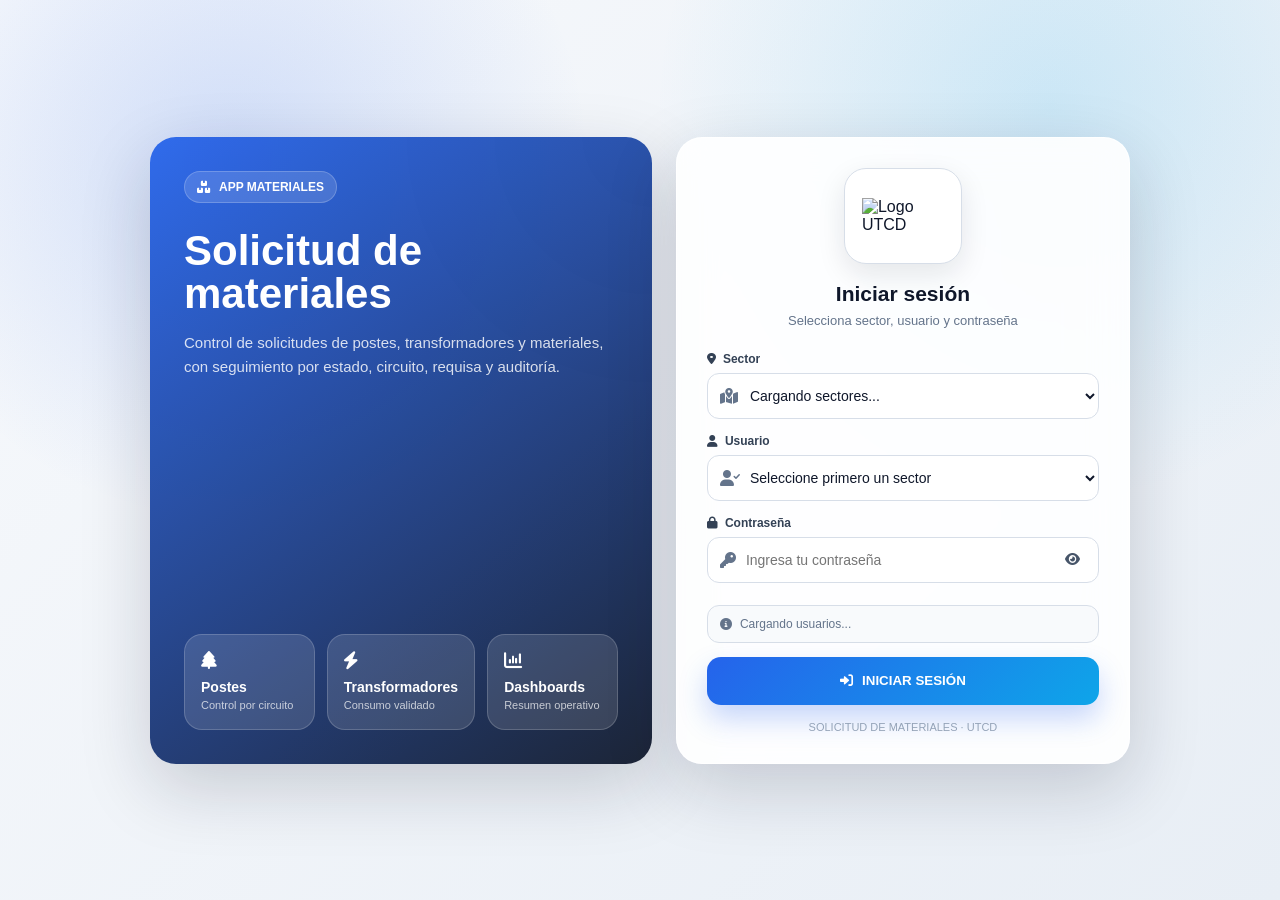
==== index.html @ ccc1d52f "Change apiPost function to async" ====
<!DOCTYPE html>
<html lang="es">
<head>
  <meta charset="UTF-8">
  <meta name="viewport" content="width=device-width, initial-scale=1.0">
  <title>Login - Solicitud de Materiales</title>

  <link rel="stylesheet" href="https://cdnjs.cloudflare.com/ajax/libs/font-awesome/6.0.0/css/all.min.css">
  <script src="config.js"></script>

  <style>
    :root{
      --primary:#2563eb;
      --primary-dark:#1d4ed8;
      --text:#0f172a;
      --muted:#64748b;
      --border:#d7dee8;
      --danger:#ef4444;
      --success:#16a34a;
      --card:rgba(255,255,255,.9);
      --shadow:0 24px 70px rgba(15,23,42,.18);
    }

    *{box-sizing:border-box}

    body{
      margin:0;
      min-height:100vh;
      font-family:'Segoe UI',Arial,sans-serif;
      background:
        radial-gradient(circle at 18% 18%,rgba(37,99,235,.18),transparent 28%),
        radial-gradient(circle at 82% 12%,rgba(14,165,233,.16),transparent 30%),
        linear-gradient(135deg,#f7f9fc 0%,#e8eef5 100%);
      display:flex;
      align-items:center;
      justify-content:center;
      padding:18px;
      color:var(--text);
    }

    .page-shell{
      width:min(980px,100%);
      display:grid;
      grid-template-columns:1.05fr .95fr;
      gap:24px;
    }

    .hero-panel{
      min-height:560px;
      border-radius:26px;
      padding:34px;
      background:
        linear-gradient(145deg,rgba(37,99,235,.94),rgba(15,23,42,.94)),
        radial-gradient(circle at top right,rgba(255,255,255,.22),transparent 36%);
      color:white;
      box-shadow:var(--shadow);
      display:flex;
      flex-direction:column;
      justify-content:space-between;
      overflow:hidden;
      position:relative;
    }

    .hero-badge{
      display:inline-flex;
      align-items:center;
      gap:8px;
      padding:8px 12px;
      border-radius:999px;
      background:rgba(255,255,255,.14);
      border:1px solid rgba(255,255,255,.2);
      font-size:12px;
      font-weight:800;
    }

    .hero-panel h1{
      margin:26px 0 12px;
      font-size:42px;
      line-height:1.04;
    }

    .hero-panel p{
      color:rgba(255,255,255,.82);
      font-size:15px;
      line-height:1.6;
      max-width:420px;
    }

    .hero-stats{
      display:grid;
      grid-template-columns:repeat(3,1fr);
      gap:12px;
    }

    .mini-card{
      padding:16px;
      border-radius:18px;
      background:rgba(255,255,255,.13);
      border:1px solid rgba(255,255,255,.18);
    }

    .mini-card i{font-size:18px;margin-bottom:10px}
    .mini-card strong{display:block;font-size:14px}
    .mini-card span{font-size:11px;color:rgba(255,255,255,.72)}

    .login-card{
      min-height:560px;
      border-radius:26px;
      background:var(--card);
      border:1px solid rgba(255,255,255,.75);
      box-shadow:var(--shadow);
      backdrop-filter:blur(18px);
      padding:30px;
      display:flex;
      flex-direction:column;
      justify-content:center;
    }

    .logo-box{
      width:118px;
      height:96px;
      border-radius:22px;
      background:white;
      border:1px solid var(--border);
      display:flex;
      align-items:center;
      justify-content:center;
      margin:0 auto 18px;
      box-shadow:0 10px 28px rgba(15,23,42,.10);
    }

    .logo-box img{width:82px}

    .login-title{text-align:center;margin-bottom:24px}
    .login-title h2{margin:0;font-size:21px}
    .login-title p{margin:7px 0 0;font-size:13px;color:var(--muted)}

    .form-group{margin-bottom:15px}

    label{
      display:flex;
      align-items:center;
      gap:7px;
      font-size:12px;
      font-weight:800;
      color:#334155;
      margin-bottom:7px;
    }

    .field-wrap{position:relative}

    .field-icon{
      position:absolute;
      left:13px;
      top:50%;
      transform:translateY(-50%);
      color:#64748b;
      pointer-events:none;
    }

    select,input{
      width:100%;
      height:46px;
      border:1px solid var(--border);
      border-radius:12px;
      background:white;
      color:var(--text);
      padding:0 42px 0 38px;
      font-size:14px;
      outline:none;
    }

    select:focus,input:focus{
      border-color:var(--primary);
      box-shadow:0 0 0 4px rgba(37,99,235,.13);
    }

    .eye-btn{
      position:absolute;
      right:10px;
      top:50%;
      transform:translateY(-50%);
      height:32px;
      width:32px;
      border:none;
      border-radius:10px;
      background:transparent;
      color:#475569;
      cursor:pointer;
    }

    .eye-btn:hover{background:#e2e8f0;color:var(--primary)}

    .status-box{
      min-height:38px;
      margin:7px 0 14px;
      padding:10px 12px;
      border-radius:12px;
      background:#f8fafc;
      border:1px solid var(--border);
      color:var(--muted);
      font-size:12px;
      display:flex;
      align-items:center;
      gap:8px;
    }

    .status-box.success{background:#ecfdf5;border-color:#bbf7d0;color:#166534}
    .status-box.warning{background:#fffbeb;border-color:#fde68a;color:#92400e}
    .status-box.error{background:#fef2f2;border-color:#fecaca;color:#991b1b}

    .btn-login{
      width:100%;
      height:48px;
      border:none;
      border-radius:14px;
      background:linear-gradient(135deg,var(--primary),#0ea5e9);
      color:white;
      font-weight:900;
      cursor:pointer;
      display:flex;
      align-items:center;
      justify-content:center;
      gap:9px;
      box-shadow:0 14px 28px rgba(37,99,235,.26);
    }

    .btn-login:hover{transform:translateY(-1px)}
    .btn-login:disabled{opacity:.7;cursor:not-allowed}

    .footer-note{
      margin-top:16px;
      text-align:center;
      font-size:11px;
      color:#94a3b8;
    }

    @media(max-width:840px){
      .page-shell{grid-template-columns:1fr}
      .hero-panel{display:none}
      .login-card{min-height:auto}
    }
  </style>
</head>

<body>
  <main class="page-shell">

    <section class="hero-panel">
      <div>
        <div class="hero-badge">
          <i class="fas fa-boxes-stacked"></i> APP MATERIALES
        </div>

        <h1>Solicitud de materiales</h1>

        <p>
          Control de solicitudes de postes, transformadores y materiales,
          con seguimiento por estado, circuito, requisa y auditoría.
        </p>
      </div>

      <div class="hero-stats">
        <div class="mini-card">
          <i class="fas fa-tree"></i>
          <strong>Postes</strong>
          <span>Control por circuito</span>
        </div>

        <div class="mini-card">
          <i class="fas fa-bolt"></i>
          <strong>Transformadores</strong>
          <span>Consumo validado</span>
        </div>

        <div class="mini-card">
          <i class="fas fa-chart-column"></i>
          <strong>Dashboards</strong>
          <span>Resumen operativo</span>
        </div>
      </div>
    </section>

    <section class="login-card">
      <div class="logo-box">
        <img src="https://raw.githubusercontent.com/zelaya27/IMAGENES_AZ/main/UTCD%20Vertical.png" alt="Logo UTCD">
      </div>

      <div class="login-title">
        <h2>Iniciar sesión</h2>
        <p>Selecciona sector, usuario y contraseña</p>
      </div>

      <div class="form-group">
        <label for="sectorSelect">
          <i class="fas fa-location-dot"></i> Sector
        </label>
        <div class="field-wrap">
          <i class="fas fa-map-location-dot field-icon"></i>
          <select id="sectorSelect" onchange="filtrarUsuariosPorSector()">
            <option value="">Cargando sectores...</option>
          </select>
        </div>
      </div>

      <div class="form-group">
        <label for="userSelect">
          <i class="fas fa-user"></i> Usuario
        </label>
        <div class="field-wrap">
          <i class="fas fa-user-check field-icon"></i>
          <select id="userSelect">
            <option value="">Seleccione primero un sector</option>
          </select>
        </div>
      </div>

      <div class="form-group">
        <label for="pass">
          <i class="fas fa-lock"></i> Contraseña
        </label>
        <div class="field-wrap">
          <i class="fas fa-key field-icon"></i>
          <input type="password" id="pass" placeholder="Ingresa tu contraseña" onkeydown="if(event.key==='Enter') iniciarSesion()">
          <button type="button" class="eye-btn" onclick="togglePassword()">
            <i class="fas fa-eye" id="eyeIcon"></i>
          </button>
        </div>
      </div>

      <div class="status-box" id="estadoLogin">
        <i class="fas fa-circle-info"></i>
        <span>Cargando usuarios...</span>
      </div>

      <button class="btn-login" id="btnLogin" onclick="iniciarSesion()">
        <i class="fas fa-right-to-bracket"></i>
        <span>INICIAR SESIÓN</span>
      </button>

      <div class="footer-note">
        SOLICITUD DE MATERIALES · UTCD
      </div>
    </section>
  </main>

  <script>
    let usuariosLogin = [];

    window.onload = function () {
      cargarUsuariosLogin();
    };

    function normalizarTexto(valor) {
      return (valor || "").toString().trim().toUpperCase();
    }

    function setEstado(mensaje, tipo = "info", icono = "fa-circle-info") {
      const box = document.getElementById("estadoLogin");
      box.className = "status-box";
      if (tipo !== "info") box.classList.add(tipo);
      box.innerHTML = `<i class="fas ${icono}"></i><span>${mensaje}</span>`;
    }

    function togglePassword() {
      const input = document.getElementById("pass");
      const icon = document.getElementById("eyeIcon");
      const mostrar = input.type === "password";
      input.type = mostrar ? "text" : "password";
      icon.className = mostrar ? "fas fa-eye-slash" : "fas fa-eye";
    }

async function apiPost(payload) {
  const res = await fetch(CONFIG.ENDPOINTS.API, {
    method: "POST",
    body: JSON.stringify(payload)
  });

  const data = await res.json();

  if (!data.ok) {
    throw new Error(data.error || "Error en API");
  }

  return data;
}

    function poblarSectores() {
      const sectorSelect = document.getElementById("sectorSelect");
      sectorSelect.innerHTML = `<option value="">Seleccione sector...</option>`;
      const sectores = [...new Set(usuariosLogin.map(u => u.sector).filter(Boolean))].sort();
      sectores.forEach(sector => {
        const opt = document.createElement("option");
        opt.value = sector;
        opt.textContent = sector;
        sectorSelect.appendChild(opt);
      });
    }

    function filtrarUsuariosPorSector() {
      const sector = document.getElementById("sectorSelect").value;
      const userSelect = document.getElementById("userSelect");
      userSelect.innerHTML = "";

      if (!sector) {
        userSelect.innerHTML = `<option value="">Seleccione primero un sector</option>`;
        setEstado("Selecciona un sector.", "info", "fa-circle-info");
        return;
      }

      const usuarios = usuariosLogin.filter(u => normalizarTexto(u.sector) === normalizarTexto(sector));
      userSelect.innerHTML = `<option value="">Seleccione usuario...</option>`;
      usuarios.forEach(u => {
        const opt = document.createElement("option");
        opt.value = u.usuario;
        opt.textContent = u.usuario;
        userSelect.appendChild(opt);
      });
      setEstado(`${usuarios.length} usuario(s) validado(s) para ${sector}.`, "success", "fa-check-circle");
    }

    async function iniciarSesion() {
      const sector = document.getElementById("sectorSelect").value.trim();
      const usuario = document.getElementById("userSelect").value.trim();
      const pass = document.getElementById("pass").value;
      const btn = document.getElementById("btnLogin");

      if (!sector) return setEstado("Debes seleccionar un sector.", "warning", "fa-circle-exclamation");
      if (!usuario) return setEstado("Debes seleccionar un usuario.", "warning", "fa-circle-exclamation");
      if (!pass) return setEstado("Ingresa la contraseña.", "warning", "fa-circle-exclamation");

      btn.disabled = true;
      btn.innerHTML = `<i class="fas fa-spinner fa-spin"></i><span>VALIDANDO</span>`;

      try {
        const data = await apiPost({ action: "login", usuario, password: pass, sector });

        if (!data.acceso) {
          setEstado("Usuario, contraseña o sector incorrecto.", "error", "fa-triangle-exclamation");
          return;
        }

        const usuarioData = data.usuarioData;
        sessionStorage.setItem("usuario", usuarioData.usuario);
        sessionStorage.setItem("sector", usuarioData.sector);
        sessionStorage.setItem("tipo_usuario", usuarioData.tipo_usuario);
        sessionStorage.setItem("id_tipous", usuarioData.id_tipous);
        sessionStorage.setItem("cuadrilla", usuarioData.cuadrilla || "");

        setEstado("Acceso validado. Entrando al panel...", "success", "fa-check-circle");
        window.location.href = "dashboard.html";
      } catch (error) {
        console.error(error);
        setEstado("Error de conexión con Apps Script.", "error", "fa-triangle-exclamation");
      } finally {
        btn.disabled = false;
        btn.innerHTML = `<i class="fas fa-right-to-bracket"></i><span>INICIAR SESIÓN</span>`;
      }
    }
  </script>
</body>
</html>
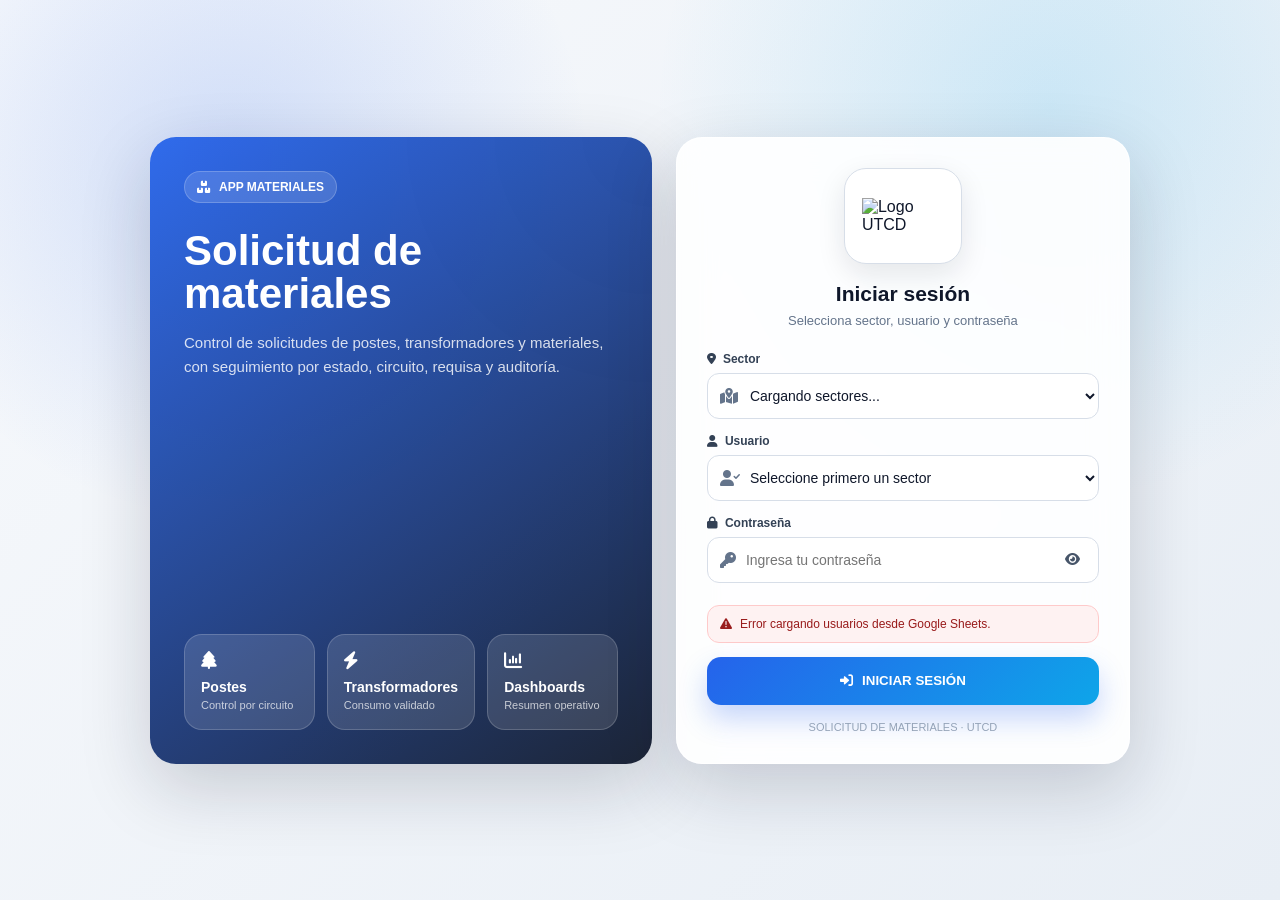
==== commit 61ed4bfb: "Update index.html" ====
--- a/index.html
+++ b/index.html
@@ -370,20 +370,27 @@
       icon.className = mostrar ? "fas fa-eye-slash" : "fas fa-eye";
     }
 
-async function apiPost(payload) {
-  const res = await fetch(CONFIG.ENDPOINTS.API, {
-    method: "POST",
-    body: JSON.stringify(payload)
-  });
-
-  const data = await res.json();
-
-  if (!data.ok) {
-    throw new Error(data.error || "Error en API");
-  }
-
-  return data;
-}
+    async function apiPost(payload) {
+      const res = await fetch(CONFIG.ENDPOINTS.API, {
+        method: "POST",
+        body: JSON.stringify(payload)
+      });
+      const data = await res.json();
+      if (!data.ok) throw new Error(data.error || "Error en API");
+      return data;
+    }
+
+    async function cargarUsuariosLogin() {
+      try {
+        const data = await apiPost({ action: "obtenerUsuarios" });
+        usuariosLogin = data.usuarios || [];
+        poblarSectores();
+        setEstado("Selecciona un sector validado para cargar usuarios.", "info", "fa-circle-info");
+      } catch (error) {
+        console.error(error);
+        setEstado("Error cargando usuarios desde Google Sheets.", "error", "fa-triangle-exclamation");
+      }
+    }
 
     function poblarSectores() {
       const sectorSelect = document.getElementById("sectorSelect");
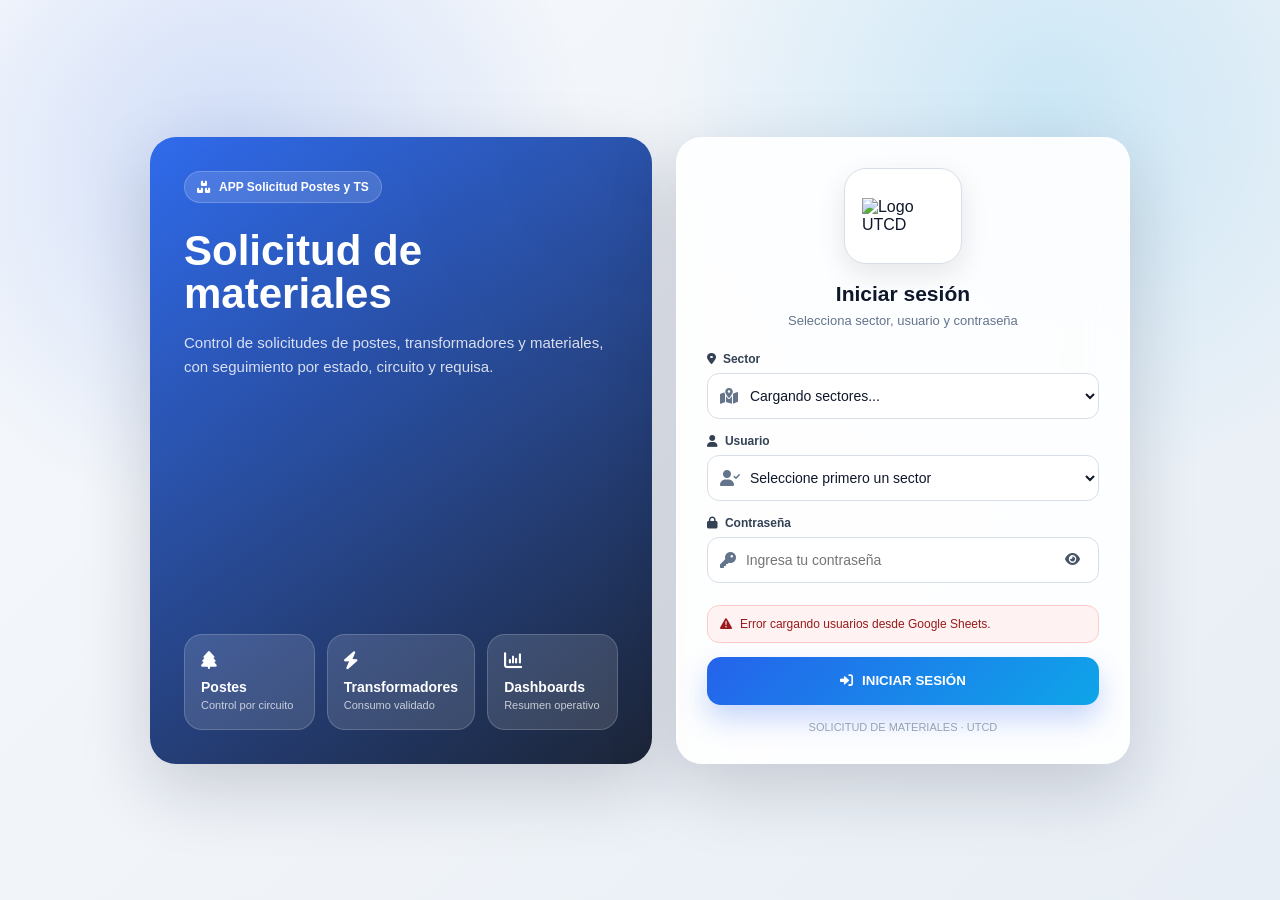
==== commit c1f04d7c: "Update index.html" ====
--- a/index.html
+++ b/index.html
@@ -3,7 +3,7 @@
 <head>
   <meta charset="UTF-8">
   <meta name="viewport" content="width=device-width, initial-scale=1.0">
-  <title>Login - Solicitud de Materiales</title>
+  <title>Login - Solicitud de Postes y Transformadores</title>
 
   <link rel="stylesheet" href="https://cdnjs.cloudflare.com/ajax/libs/font-awesome/6.0.0/css/all.min.css">
   <script src="config.js"></script>
@@ -249,14 +249,14 @@
     <section class="hero-panel">
       <div>
         <div class="hero-badge">
-          <i class="fas fa-boxes-stacked"></i> APP MATERIALES
+          <i class="fas fa-boxes-stacked"></i> APP Solicitud Postes y TS
         </div>
 
         <h1>Solicitud de materiales</h1>
 
         <p>
           Control de solicitudes de postes, transformadores y materiales,
-          con seguimiento por estado, circuito, requisa y auditoría.
+          con seguimiento por estado, circuito y requisa.
         </p>
       </div>
 
@@ -375,6 +375,7 @@
         method: "POST",
         body: JSON.stringify(payload)
       });
+
       const data = await res.json();
       if (!data.ok) throw new Error(data.error || "Error en API");
       return data;
@@ -395,7 +396,11 @@
     function poblarSectores() {
       const sectorSelect = document.getElementById("sectorSelect");
       sectorSelect.innerHTML = `<option value="">Seleccione sector...</option>`;
-      const sectores = [...new Set(usuariosLogin.map(u => u.sector).filter(Boolean))].sort();
+
+      const sectores = [...new Set(
+        usuariosLogin.map(u => u.sector).filter(Boolean)
+      )].sort();
+
       sectores.forEach(sector => {
         const opt = document.createElement("option");
         opt.value = sector;
@@ -415,14 +420,19 @@
         return;
       }
 
-      const usuarios = usuariosLogin.filter(u => normalizarTexto(u.sector) === normalizarTexto(sector));
+      const usuarios = usuariosLogin.filter(u =>
+        normalizarTexto(u.sector) === normalizarTexto(sector)
+      );
+
       userSelect.innerHTML = `<option value="">Seleccione usuario...</option>`;
+
       usuarios.forEach(u => {
         const opt = document.createElement("option");
         opt.value = u.usuario;
         opt.textContent = u.usuario;
         userSelect.appendChild(opt);
       });
+
       setEstado(`${usuarios.length} usuario(s) validado(s) para ${sector}.`, "success", "fa-check-circle");
     }
 
@@ -440,7 +450,12 @@
       btn.innerHTML = `<i class="fas fa-spinner fa-spin"></i><span>VALIDANDO</span>`;
 
       try {
-        const data = await apiPost({ action: "login", usuario, password: pass, sector });
+        const data = await apiPost({
+          action: "login",
+          usuario,
+          password: pass,
+          sector
+        });
 
         if (!data.acceso) {
           setEstado("Usuario, contraseña o sector incorrecto.", "error", "fa-triangle-exclamation");
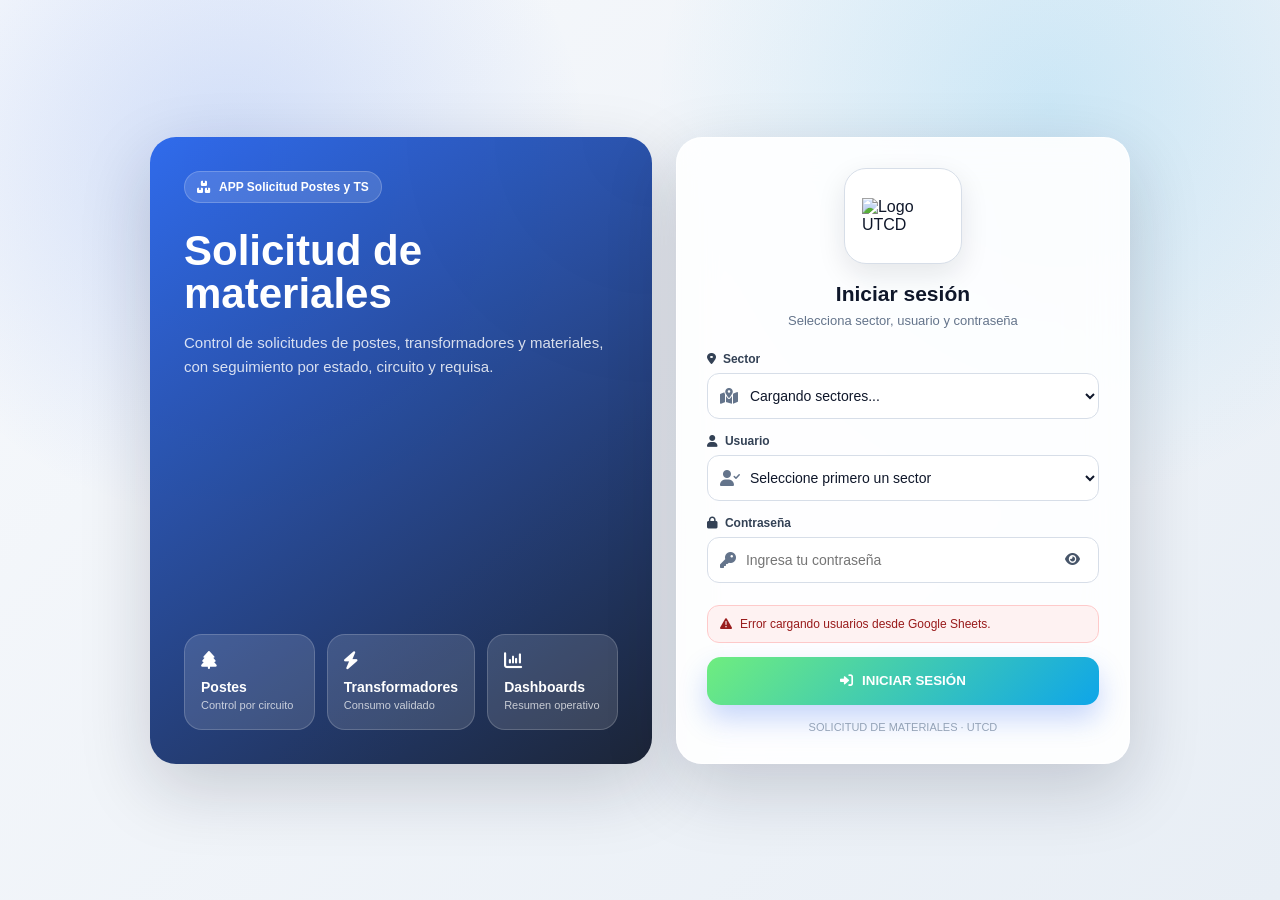
==== commit 5eaefd81: "Change primary color from blue to green" ====
--- a/index.html
+++ b/index.html
@@ -10,7 +10,7 @@
 
   <style>
     :root{
-      --primary:#2563eb;
+      --primary:#6FED7F;
       --primary-dark:#1d4ed8;
       --text:#0f172a;
       --muted:#64748b;
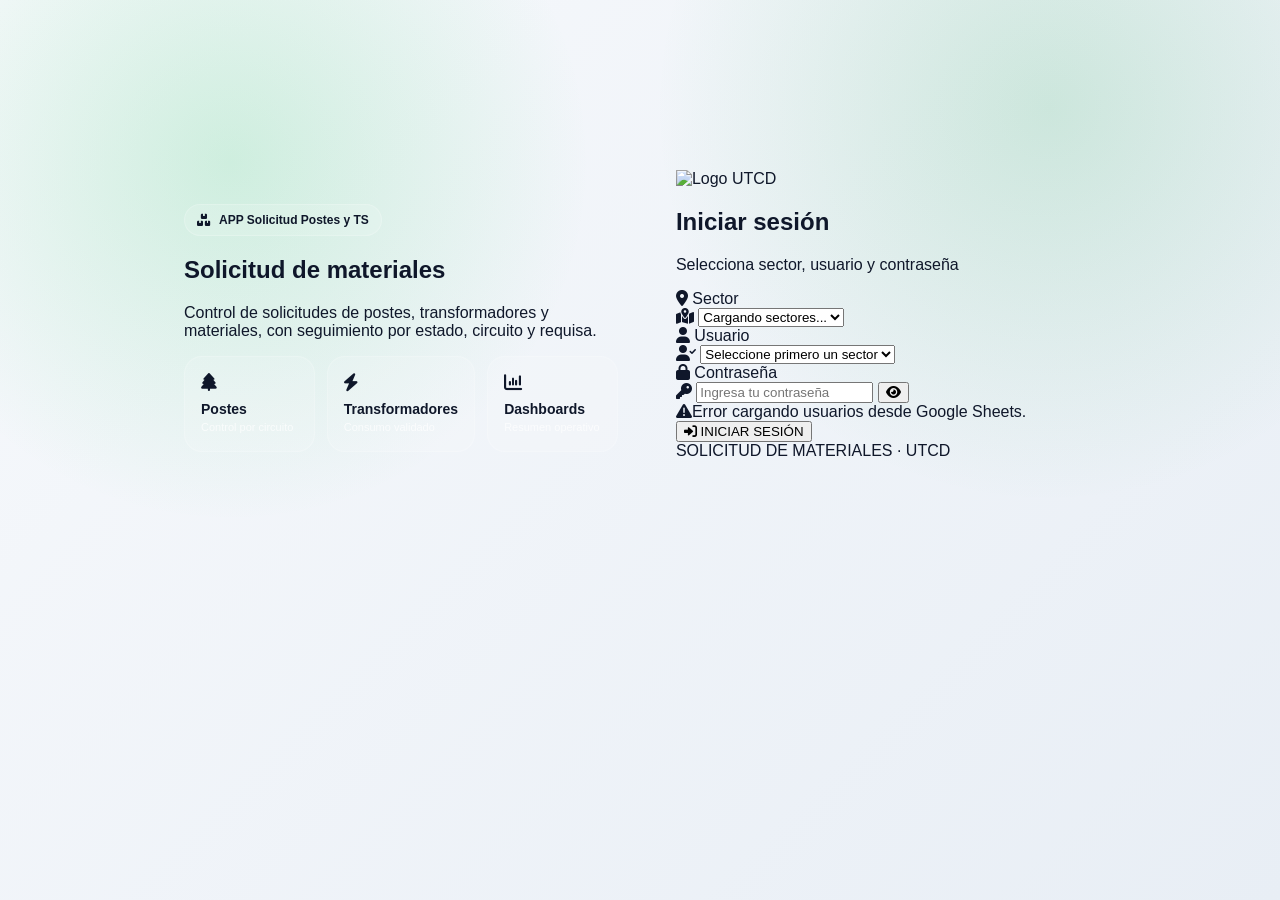
==== commit 8afc68f2: "Update index.html" ====
--- a/index.html
+++ b/index.html
@@ -10,16 +10,16 @@
 
   <style>
     :root{
-      --primary:#6FED7F;
-      --primary-dark:#1d4ed8;
-      --text:#0f172a;
-      --muted:#64748b;
-      --border:#d7dee8;
-      --danger:#ef4444;
-      --success:#16a34a;
-      --card:rgba(255,255,255,.9);
-      --shadow:0 24px 70px rgba(15,23,42,.18);
-    }
+  --primary:#6FED7F;
+  --primary-dark:#16a34a;
+  --text:#0f172a;
+  --muted:#64748b;
+  --border:#d7dee8;
+  --danger:#ef4444;
+  --success:#16a34a;
+  --card:rgba(255,255,255,.9);
+  --shadow:0 24px 70px rgba(15,23,42,.18);
+}
 
     *{box-sizing:border-box}
 
@@ -28,9 +28,9 @@
       min-height:100vh;
       font-family:'Segoe UI',Arial,sans-serif;
       background:
-        radial-gradient(circle at 18% 18%,rgba(37,99,235,.18),transparent 28%),
-        radial-gradient(circle at 82% 12%,rgba(14,165,233,.16),transparent 30%),
-        linear-gradient(135deg,#f7f9fc 0%,#e8eef5 100%);
+  radial-gradient(circle at 18% 18%,rgba(34,197,94,.18),transparent 28%),
+  radial-gradient(circle at 82% 12%,rgba(22,163,74,.16),transparent 30%),
+  linear-gradient(135deg,#f7f9fc 0%,#e8eef5 100%);
       display:flex;
       align-items:center;
       justify-content:center;
@@ -49,9 +49,10 @@
       min-height:560px;
       border-radius:26px;
       padding:34px;
-      background:
-        linear-gradient(145deg,rgba(37,99,235,.94),rgba(15,23,42,.94)),
-        radial-gradient(circle at top right,rgba(255,255,255,.22),transparent 36%);
+      .hero-panel{
+  background:
+    linear-gradient(145deg,#22c55e,#14532d),
+    radial-gradient(circle at top right,rgba(255,255,255,.18),transparent 36%);
       color:white;
       box-shadow:var(--shadow);
       display:flex;
@@ -172,7 +173,7 @@
 
     select:focus,input:focus{
       border-color:var(--primary);
-      box-shadow:0 0 0 4px rgba(37,99,235,.13);
+      box-shadow:0 0 0 4px rgba(34,197,94,.15);
     }
 
     .eye-btn{
@@ -210,20 +211,20 @@
     .status-box.error{background:#fef2f2;border-color:#fecaca;color:#991b1b}
 
     .btn-login{
-      width:100%;
-      height:48px;
-      border:none;
-      border-radius:14px;
-      background:linear-gradient(135deg,var(--primary),#0ea5e9);
-      color:white;
-      font-weight:900;
-      cursor:pointer;
-      display:flex;
-      align-items:center;
-      justify-content:center;
-      gap:9px;
-      box-shadow:0 14px 28px rgba(37,99,235,.26);
-    }
+  width:100%;
+  height:48px;
+  border:none;
+  border-radius:14px;
+  background:linear-gradient(135deg,#6FED7F,#16a34a);
+  color:white;
+  font-weight:900;
+  cursor:pointer;
+  display:flex;
+  align-items:center;
+  justify-content:center;
+  gap:9px;
+  box-shadow:0 14px 28px rgba(34,197,94,.25);
+}
 
     .btn-login:hover{transform:translateY(-1px)}
     .btn-login:disabled{opacity:.7;cursor:not-allowed}
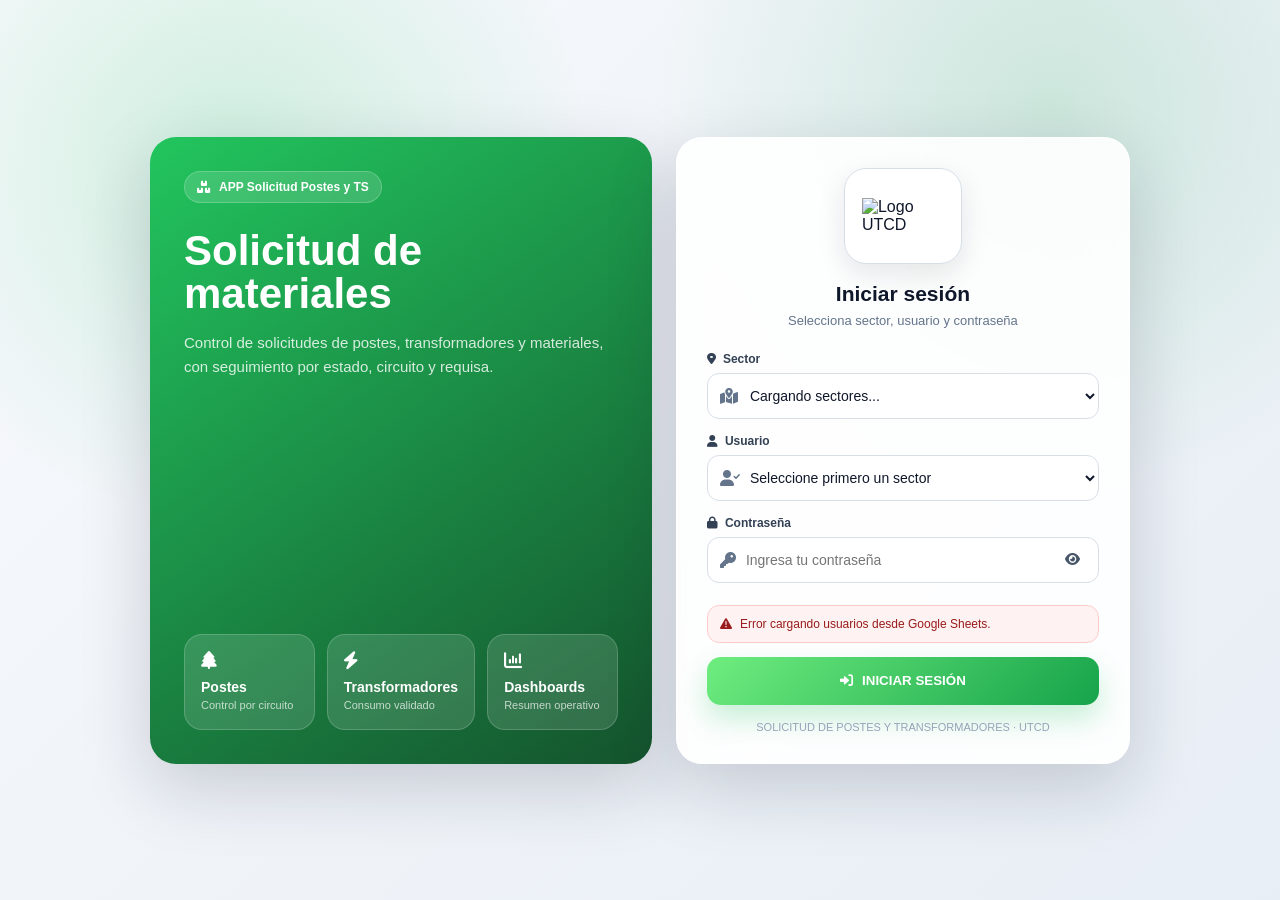
==== commit bfdfe067: "Update index.html" ====
--- a/index.html
+++ b/index.html
@@ -10,16 +10,16 @@
 
   <style>
     :root{
-  --primary:#6FED7F;
-  --primary-dark:#16a34a;
-  --text:#0f172a;
-  --muted:#64748b;
-  --border:#d7dee8;
-  --danger:#ef4444;
-  --success:#16a34a;
-  --card:rgba(255,255,255,.9);
-  --shadow:0 24px 70px rgba(15,23,42,.18);
-}
+      --primary:#6FED7F;
+      --primary-dark:#16a34a;
+      --text:#0f172a;
+      --muted:#64748b;
+      --border:#d7dee8;
+      --danger:#ef4444;
+      --success:#16a34a;
+      --card:rgba(255,255,255,.9);
+      --shadow:0 24px 70px rgba(15,23,42,.18);
+    }
 
     *{box-sizing:border-box}
 
@@ -28,9 +28,9 @@
       min-height:100vh;
       font-family:'Segoe UI',Arial,sans-serif;
       background:
-  radial-gradient(circle at 18% 18%,rgba(34,197,94,.18),transparent 28%),
-  radial-gradient(circle at 82% 12%,rgba(22,163,74,.16),transparent 30%),
-  linear-gradient(135deg,#f7f9fc 0%,#e8eef5 100%);
+        radial-gradient(circle at 18% 18%,rgba(34,197,94,.18),transparent 28%),
+        radial-gradient(circle at 82% 12%,rgba(22,163,74,.16),transparent 30%),
+        linear-gradient(135deg,#f7f9fc 0%,#e8eef5 100%);
       display:flex;
       align-items:center;
       justify-content:center;
@@ -49,10 +49,9 @@
       min-height:560px;
       border-radius:26px;
       padding:34px;
-      .hero-panel{
-  background:
-    linear-gradient(145deg,#22c55e,#14532d),
-    radial-gradient(circle at top right,rgba(255,255,255,.18),transparent 36%);
+      background:
+        linear-gradient(145deg,#22c55e,#14532d),
+        radial-gradient(circle at top right,rgba(255,255,255,.18),transparent 36%);
       color:white;
       box-shadow:var(--shadow);
       display:flex;
@@ -211,20 +210,20 @@
     .status-box.error{background:#fef2f2;border-color:#fecaca;color:#991b1b}
 
     .btn-login{
-  width:100%;
-  height:48px;
-  border:none;
-  border-radius:14px;
-  background:linear-gradient(135deg,#6FED7F,#16a34a);
-  color:white;
-  font-weight:900;
-  cursor:pointer;
-  display:flex;
-  align-items:center;
-  justify-content:center;
-  gap:9px;
-  box-shadow:0 14px 28px rgba(34,197,94,.25);
-}
+      width:100%;
+      height:48px;
+      border:none;
+      border-radius:14px;
+      background:linear-gradient(135deg,#6FED7F,#16a34a);
+      color:white;
+      font-weight:900;
+      cursor:pointer;
+      display:flex;
+      align-items:center;
+      justify-content:center;
+      gap:9px;
+      box-shadow:0 14px 28px rgba(34,197,94,.25);
+    }
 
     .btn-login:hover{transform:translateY(-1px)}
     .btn-login:disabled{opacity:.7;cursor:not-allowed}
@@ -293,9 +292,7 @@
       </div>
 
       <div class="form-group">
-        <label for="sectorSelect">
-          <i class="fas fa-location-dot"></i> Sector
-        </label>
+        <label for="sectorSelect"><i class="fas fa-location-dot"></i> Sector</label>
         <div class="field-wrap">
           <i class="fas fa-map-location-dot field-icon"></i>
           <select id="sectorSelect" onchange="filtrarUsuariosPorSector()">
@@ -305,9 +302,7 @@
       </div>
 
       <div class="form-group">
-        <label for="userSelect">
-          <i class="fas fa-user"></i> Usuario
-        </label>
+        <label for="userSelect"><i class="fas fa-user"></i> Usuario</label>
         <div class="field-wrap">
           <i class="fas fa-user-check field-icon"></i>
           <select id="userSelect">
@@ -317,9 +312,7 @@
       </div>
 
       <div class="form-group">
-        <label for="pass">
-          <i class="fas fa-lock"></i> Contraseña
-        </label>
+        <label for="pass"><i class="fas fa-lock"></i> Contraseña</label>
         <div class="field-wrap">
           <i class="fas fa-key field-icon"></i>
           <input type="password" id="pass" placeholder="Ingresa tu contraseña" onkeydown="if(event.key==='Enter') iniciarSesion()">
@@ -340,7 +333,7 @@
       </button>
 
       <div class="footer-note">
-        SOLICITUD DE MATERIALES · UTCD
+        SOLICITUD DE POSTES Y TRANSFORMADORES · UTCD
       </div>
     </section>
   </main>
@@ -378,7 +371,11 @@
       });
 
       const data = await res.json();
-      if (!data.ok) throw new Error(data.error || "Error en API");
+
+      if (!data.ok) {
+        throw new Error(data.error || "Error en API");
+      }
+
       return data;
     }
 
@@ -398,9 +395,7 @@
       const sectorSelect = document.getElementById("sectorSelect");
       sectorSelect.innerHTML = `<option value="">Seleccione sector...</option>`;
 
-      const sectores = [...new Set(
-        usuariosLogin.map(u => u.sector).filter(Boolean)
-      )].sort();
+      const sectores = [...new Set(usuariosLogin.map(u => u.sector).filter(Boolean))].sort();
 
       sectores.forEach(sector => {
         const opt = document.createElement("option");
@@ -421,9 +416,7 @@
         return;
       }
 
-      const usuarios = usuariosLogin.filter(u =>
-        normalizarTexto(u.sector) === normalizarTexto(sector)
-      );
+      const usuarios = usuariosLogin.filter(u => normalizarTexto(u.sector) === normalizarTexto(sector));
 
       userSelect.innerHTML = `<option value="">Seleccione usuario...</option>`;
 
@@ -464,6 +457,7 @@
         }
 
         const usuarioData = data.usuarioData;
+
         sessionStorage.setItem("usuario", usuarioData.usuario);
         sessionStorage.setItem("sector", usuarioData.sector);
         sessionStorage.setItem("tipo_usuario", usuarioData.tipo_usuario);
@@ -471,7 +465,9 @@
         sessionStorage.setItem("cuadrilla", usuarioData.cuadrilla || "");
 
         setEstado("Acceso validado. Entrando al panel...", "success", "fa-check-circle");
+
         window.location.href = "dashboard.html";
+
       } catch (error) {
         console.error(error);
         setEstado("Error de conexión con Apps Script.", "error", "fa-triangle-exclamation");
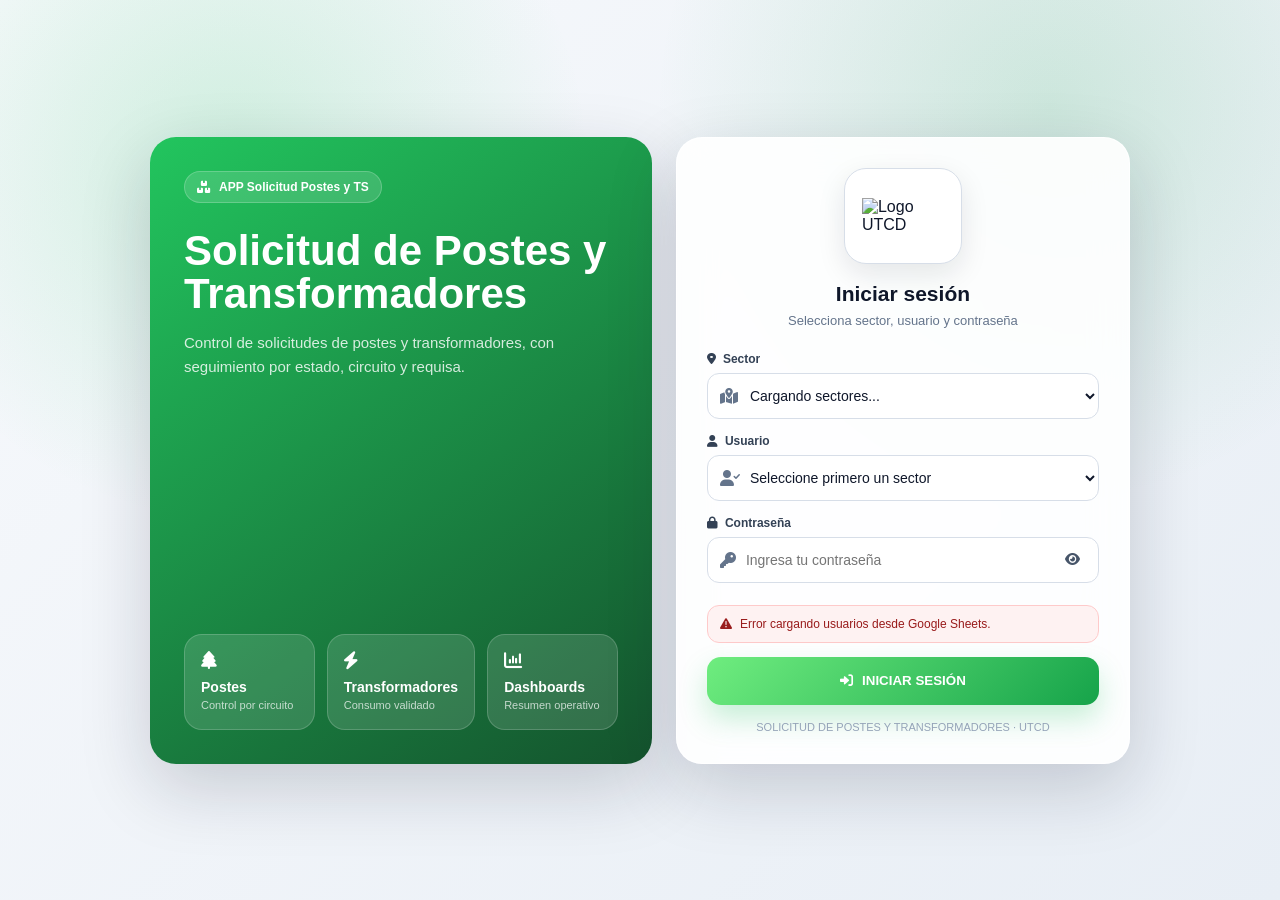
==== commit 0884a162: "Update index.html" ====
--- a/index.html
+++ b/index.html
@@ -252,10 +252,10 @@
           <i class="fas fa-boxes-stacked"></i> APP Solicitud Postes y TS
         </div>
 
-        <h1>Solicitud de materiales</h1>
+        <h1>Solicitud de Postes y Transformadores</h1>
 
         <p>
-          Control de solicitudes de postes, transformadores y materiales,
+          Control de solicitudes de postes y transformadores,
           con seguimiento por estado, circuito y requisa.
         </p>
       </div>
